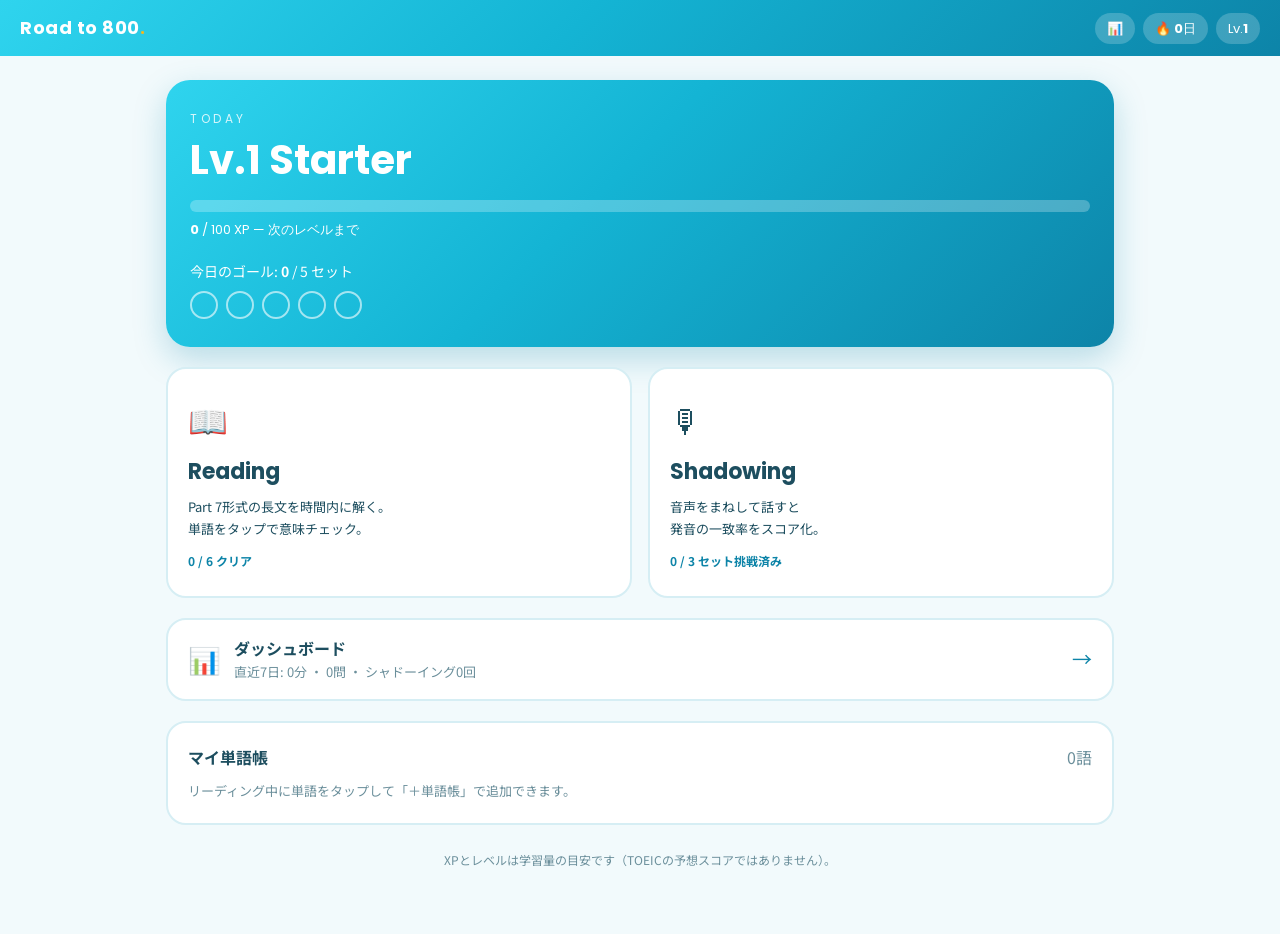
==== study/index.html @ aee30b16 "Add study dashboard with calendar heatmap and daily log Track study time, reading questions, shadowi" ====
<!DOCTYPE html>
<html lang="ja">
<head>
<meta charset="UTF-8">
<meta name="viewport" content="width=device-width, initial-scale=1.0">
<title>Road to 800 | English Study</title>
<meta name="description" content="TOEIC 800点を目指す、リーディングとシャドーイングの学習アプリ。">
<meta name="robots" content="noindex">
<link rel="preconnect" href="https://fonts.googleapis.com">
<link rel="preconnect" href="https://fonts.gstatic.com" crossorigin>
<link href="https://fonts.googleapis.com/css2?family=Poppins:wght@400;500;600;700;800&family=Noto+Sans+JP:wght@400;500;700;900&display=swap" rel="stylesheet">
<link rel="stylesheet" href="style.css">
</head>
<body>

<header class="app-header">
  <button class="logo" type="button" data-go="home">Road to 800<span class="dot">.</span></button>
  <div class="header-stats">
    <button class="chip" type="button" data-go="dashboard" title="ダッシュボード">📊</button>
    <span class="chip" title="連続学習日数">🔥 <b id="streak">0</b>日</span>
    <span class="chip" title="レベル">Lv.<b id="level">1</b></span>
  </div>
</header>

<main>
  <!-- ============ HOME ============ -->
  <section class="view active" id="view-home">
    <div class="hero-card">
      <p class="eyebrow">TODAY</p>
      <h1 id="rankTitle">Starter</h1>
      <div class="xp-bar"><span id="xpFill"></span></div>
      <p class="xp-text"><b id="xpNow">0</b> / <span id="xpNext">100</span> XP — 次のレベルまで</p>

      <div class="goal">
        <p>今日のゴール: <b id="goalCount">0</b> / 5 セット</p>
        <div class="goal-dots" id="goalDots"></div>
      </div>
    </div>

    <div class="mode-grid">
      <button class="mode-card reading" type="button" data-go="reading-list">
        <span class="mode-icon">📖</span>
        <h2>Reading</h2>
        <p>Part 7形式の長文を時間内に解く。<br>単語をタップで意味チェック。</p>
        <span class="mode-meta" id="readingMeta"></span>
      </button>
      <button class="mode-card shadow" type="button" data-go="shadow-list">
        <span class="mode-icon">🎙</span>
        <h2>Shadowing</h2>
        <p>音声をまねして話すと<br>発音の一致率をスコア化。</p>
        <span class="mode-meta" id="shadowMeta"></span>
      </button>
    </div>

    <button class="dash-link" type="button" data-go="dashboard">
      <span class="mode-icon">📊</span>
      <span class="dash-link-body">
        <b>ダッシュボード</b>
        <span class="muted small">直近7日: <span id="weekMini"></span></span>
      </span>
      <span class="dash-arrow">→</span>
    </button>

    <div class="panel">
      <div class="panel-head">
        <h3>マイ単語帳</h3>
        <span class="muted" id="wordCount">0語</span>
      </div>
      <p class="muted small" id="wordEmpty">リーディング中に単語をタップして「＋単語帳」で追加できます。</p>
      <ul class="word-list" id="wordList"></ul>
    </div>

    <p class="footnote">XPとレベルは学習量の目安です（TOEICの予想スコアではありません）。</p>
  </section>

  <!-- ============ READING LIST ============ -->
  <section class="view" id="view-reading-list">
    <button class="back" type="button" data-go="home">← ホーム</button>
    <h2 class="view-title">Reading <span class="muted">/ Part 7</span></h2>
    <p class="lead">目標タイム内に全問正解でボーナスXP。わからない単語はタップ！</p>
    <div class="list" id="passageList"></div>
  </section>

  <!-- ============ READING PLAY ============ -->
  <section class="view" id="view-reading">
    <div class="play-bar">
      <button class="back" type="button" data-go="reading-list">← 一覧</button>
      <div class="timer" id="timer"><span id="timerText">0:00</span> / <span id="timerTarget">2:00</span></div>
    </div>
    <div class="reading-layout">
      <article class="passage">
        <p class="passage-type" id="passageType"></p>
        <div class="passage-text" id="passageText"></div>
      </article>
      <div class="questions">
        <div id="questionList"></div>
        <button class="btn primary wide" type="button" id="submitReading">答え合わせ</button>
        <div class="result-box" id="readingResult" hidden></div>
      </div>
    </div>
  </section>

  <!-- ============ SHADOW LIST ============ -->
  <section class="view" id="view-shadow-list">
    <button class="back" type="button" data-go="home">← ホーム</button>
    <h2 class="view-title">Shadowing</h2>
    <p class="lead">🔊で聞く → 🎙で話す。英文を隠して話すと<b>XP 1.5倍</b>のチャレンジモード！</p>
    <div class="list" id="setList"></div>
    <p class="footnote" id="micNote" hidden>
      ※ このブラウザは音声認識に対応していません。話したあとに自己採点するモードで動きます（ChromeやSafariでは自動採点できます）。
    </p>
  </section>

  <!-- ============ SHADOW PLAY ============ -->
  <section class="view" id="view-shadow">
    <div class="play-bar">
      <button class="back" type="button" data-go="shadow-list">← 一覧</button>
      <span class="progress-label" id="shadowProgress">1 / 8</span>
    </div>
    <div class="steps" id="shadowSteps"></div>

    <div class="shadow-card">
      <div class="sentence" id="sentence"></div>
      <p class="translation" id="translation"></p>

      <div class="controls">
        <button class="btn round" type="button" id="playBtn" aria-label="音声を再生">🔊</button>
        <div class="speed" role="group" aria-label="再生速度">
          <button type="button" data-rate="0.75">0.75x</button>
          <button type="button" data-rate="0.9" class="on">0.9x</button>
          <button type="button" data-rate="1.1">1.1x</button>
        </div>
        <label class="toggle">
          <input type="checkbox" id="blindToggle">
          <span>英文を隠す（XP×1.5）</span>
        </label>
      </div>

      <button class="btn mic" type="button" id="micBtn">🎙 話してみる</button>
      <p class="live" id="liveText"></p>

      <div class="self-rate" id="selfRate" hidden>
        <p>うまく言えた？</p>
        <div>
          <button class="btn" type="button" data-self="40">😵 まだまだ</button>
          <button class="btn" type="button" data-self="70">🙂 だいたい</button>
          <button class="btn" type="button" data-self="95">😎 完璧！</button>
        </div>
      </div>

      <div class="score-box" id="scoreBox" hidden>
        <div class="score-num"><span id="scoreNum">0</span>%</div>
        <div class="stars" id="stars"></div>
        <p class="diff" id="diff"></p>
        <div class="score-actions">
          <button class="btn" type="button" id="retryBtn">もう一回</button>
          <button class="btn primary" type="button" id="nextBtn">次へ →</button>
        </div>
      </div>
    </div>
  </section>

  <!-- ============ DASHBOARD ============ -->
  <section class="view" id="view-dashboard">
    <button class="back" type="button" data-go="home">← ホーム</button>
    <h2 class="view-title">Dashboard</h2>
    <p class="lead" id="weekLine"></p>

    <div class="stat-grid">
      <div class="stat"><span>今の連続日数</span><b><span id="statStreak">0</span><small>日</small></b><em>最長 <span id="statBest">0</span>日</em></div>
      <div class="stat"><span>学習した日</span><b><span id="statDays">0</span><small>日</small></b></div>
      <div class="stat"><span>合計学習時間</span><b id="statTime">0分</b></div>
      <div class="stat"><span>解いた問題</span><b><span id="statQ">0</span><small>問</small></b><em id="statQSub"></em></div>
      <div class="stat"><span>シャドーイング</span><b><span id="statSS">0</span><small>回</small></b></div>
    </div>

    <div class="dash-grid">
    <div class="panel">
      <div class="panel-head cal-head">
        <div class="cal-nav">
          <button type="button" id="calPrev" aria-label="前の月">‹</button>
          <h3 id="calTitle"></h3>
          <button type="button" id="calNext" aria-label="次の月">›</button>
        </div>
        <div class="metric" role="group" aria-label="カレンダーの表示">
          <button type="button" data-metric="time" class="on">時間</button>
          <button type="button" data-metric="count">問題数</button>
        </div>
      </div>
      <div class="cal-week"><span>日</span><span>月</span><span>火</span><span>水</span><span>木</span><span>金</span><span>土</span></div>
      <div class="cal-grid" id="calGrid"></div>
      <div class="cal-foot">
        <span class="muted small" id="calCount"></span>
        <span class="legend">少<i class="lv0"></i><i class="lv1"></i><i class="lv2"></i><i class="lv3"></i><i class="lv4"></i>多</span>
      </div>
      <div class="day-detail" id="dayDetail"></div>
    </div>

    <div class="panel">
      <div class="panel-head">
        <h3>直近14日の学習時間</h3>
        <span class="muted small">分</span>
      </div>
      <div class="bar-chart" id="barChart"></div>
    </div>
    </div>

    <p class="footnote">学習時間は、リーディング・シャドーイング画面で操作している間だけ数えています（90秒操作がないと止まります）。</p>
  </section>

  <!-- ============ SUMMARY ============ -->
  <section class="view" id="view-summary">
    <div class="summary-card">
      <p class="eyebrow">NICE WORK</p>
      <h2 id="summaryTitle">セット完了！</h2>
      <p class="summary-xp">+<span id="summaryXp">0</span> XP</p>
      <p id="summaryText"></p>
      <div class="score-actions">
        <button class="btn" type="button" id="summaryAgain">もう一度</button>
        <button class="btn primary" type="button" data-go="home">ホームへ</button>
      </div>
    </div>
  </section>
</main>

<!-- word popover -->
<div class="popover" id="popover" hidden>
  <p class="pop-word" id="popWord"></p>
  <p class="pop-ja" id="popJa"></p>
  <div class="pop-actions">
    <button type="button" id="popSpeak">🔊</button>
    <button type="button" id="popSave">＋単語帳</button>
  </div>
</div>

<div class="toast" id="toast"></div>

<script src="data.js"></script>
<script src="app.js"></script>
</body>
</html>
---- study/style.css ----
/* ============ base ============ */
:root {
  --cyan-light: #2fd4ee;
  --cyan: #14b4d4;
  --cyan-deep: #0d84a8;
  --teal-dark: #1d4e5f;
  --yellow: #f5b81c;
  --white: #ffffff;
  --bg: #f2fafc;
  --line: #d6eef4;
  --ok: #1fa971;
  --ng: #e2574c;
  --grad: linear-gradient(135deg, #2fd4ee 0%, #14b4d4 45%, #0d84a8 100%);
  --font-en: "Poppins", sans-serif;
  --font-ja: "Noto Sans JP", sans-serif;
}

* { margin: 0; padding: 0; box-sizing: border-box; }

body {
  font-family: var(--font-ja);
  color: var(--teal-dark);
  background: var(--bg);
  line-height: 1.8;
  -webkit-font-smoothing: antialiased;
}

[hidden] { display: none !important; }
button { font: inherit; color: inherit; cursor: pointer; border: none; background: none; }
.dot { color: var(--yellow); }
.muted { color: #6b8f9b; font-weight: 400; }
.small { font-size: 13px; }

/* ============ header ============ */
.app-header {
  position: sticky;
  top: 0;
  z-index: 50;
  display: flex;
  justify-content: space-between;
  align-items: center;
  padding: 12px 20px;
  background: var(--grad);
  color: var(--white);
}
.logo {
  font-family: var(--font-en);
  font-weight: 700;
  font-size: 18px;
  color: var(--white);
  letter-spacing: .03em;
}
.header-stats { display: flex; gap: 8px; }
.chip {
  font-family: var(--font-en);
  font-size: 13px;
  background: rgba(255,255,255,.2);
  padding: 4px 12px;
  border-radius: 99px;
}

main { max-width: 980px; margin: 0 auto; padding: 24px 16px 64px; }

.view { display: none; animation: fadeIn .35s ease; }
.view.active { display: block; }
@keyframes fadeIn { from { opacity: 0; transform: translateY(8px); } to { opacity: 1; transform: none; } }

.eyebrow {
  font-family: var(--font-en);
  font-size: 12px;
  letter-spacing: .3em;
  color: var(--cyan-deep);
}
.view-title { font-family: var(--font-en); font-size: 28px; margin-top: 8px; }
.lead { margin: 4px 0 20px; font-size: 14px; }
.footnote { margin-top: 24px; font-size: 12px; color: #6b8f9b; text-align: center; }
.back { font-size: 14px; color: var(--cyan-deep); font-weight: 500; }

/* ============ buttons ============ */
.btn {
  display: inline-flex;
  align-items: center;
  justify-content: center;
  gap: 6px;
  padding: 10px 20px;
  border-radius: 99px;
  border: 2px solid var(--cyan);
  color: var(--cyan-deep);
  background: var(--white);
  font-weight: 700;
  font-size: 15px;
  transition: transform .15s, background .2s;
}
.btn:hover { transform: translateY(-1px); }
.btn:active { transform: scale(.97); }
.btn.primary { background: var(--cyan); color: var(--white); }
.btn.wide { width: 100%; margin-top: 16px; padding: 14px; }
.btn:disabled { opacity: .5; cursor: default; transform: none; }

/* ============ home ============ */
.hero-card {
  background: var(--grad);
  color: var(--white);
  border-radius: 24px;
  padding: 28px 24px;
  box-shadow: 0 12px 32px rgba(13,132,168,.25);
}
.hero-card .eyebrow { color: rgba(255,255,255,.8); }
.hero-card h1 { font-family: var(--font-en); font-size: clamp(28px, 6vw, 40px); line-height: 1.3; margin: 4px 0 14px; }
.xp-bar { height: 12px; background: rgba(255,255,255,.25); border-radius: 99px; overflow: hidden; }
.xp-bar span { display: block; height: 100%; width: 0; background: var(--yellow); border-radius: 99px; transition: width .6s ease; }
.xp-text { font-size: 13px; margin-top: 6px; font-family: var(--font-en); }
.goal { margin-top: 18px; font-size: 14px; }
.goal-dots { display: flex; gap: 8px; margin-top: 6px; }
.goal-dots span {
  width: 28px; height: 28px;
  border-radius: 50%;
  border: 2px solid rgba(255,255,255,.6);
  display: grid; place-items: center;
  font-size: 14px;
}
.goal-dots span.done { background: var(--yellow); border-color: var(--yellow); }

.mode-grid { display: grid; grid-template-columns: 1fr 1fr; gap: 16px; margin: 20px 0; }
.mode-card {
  text-align: left;
  background: var(--white);
  border-radius: 20px;
  padding: 22px 20px;
  border: 2px solid var(--line);
  transition: transform .2s, box-shadow .2s, border-color .2s;
}
.mode-card:hover { transform: translateY(-3px); box-shadow: 0 10px 24px rgba(13,132,168,.15); border-color: var(--cyan); }
.mode-icon { font-size: 32px; }
.mode-card h2 { font-family: var(--font-en); font-size: 22px; margin: 4px 0; }
.mode-card p { font-size: 13px; line-height: 1.7; }
.mode-meta { display: inline-block; margin-top: 10px; font-size: 12px; color: var(--cyan-deep); font-weight: 700; }

.panel { background: var(--white); border-radius: 20px; padding: 20px; border: 2px solid var(--line); }
.panel-head { display: flex; justify-content: space-between; align-items: baseline; margin-bottom: 8px; }
.panel h3 { font-size: 16px; }
.word-list { list-style: none; display: flex; flex-wrap: wrap; gap: 8px; }
.word-list li {
  display: inline-flex; align-items: center; gap: 6px;
  background: var(--bg);
  border-radius: 99px;
  padding: 4px 6px 4px 14px;
  font-size: 14px;
}
.word-list b { font-family: var(--font-en); font-weight: 600; }
.word-list button { width: 26px; height: 26px; border-radius: 50%; font-size: 13px; }
.word-list button:hover { background: var(--line); }

/* ============ lists ============ */
.list { display: grid; gap: 12px; }
.list-item {
  display: flex; align-items: center; gap: 16px;
  width: 100%;
  text-align: left;
  background: var(--white);
  border: 2px solid var(--line);
  border-radius: 16px;
  padding: 16px 18px;
  transition: border-color .2s, transform .2s;
}
.list-item:hover { border-color: var(--cyan); transform: translateX(3px); }
.list-num {
  flex: none;
  width: 44px; height: 44px;
  border-radius: 12px;
  background: var(--grad);
  color: var(--white);
  display: grid; place-items: center;
  font-family: var(--font-en); font-weight: 700;
}
.list-body { flex: 1; min-width: 0; }
.list-body h3 { font-family: var(--font-en); font-size: 16px; }
.list-body p { font-size: 12px; color: #6b8f9b; }
.list-best { font-size: 18px; letter-spacing: 2px; flex: none; }

/* ============ reading ============ */
.play-bar { display: flex; justify-content: space-between; align-items: center; margin-bottom: 16px; }
.timer {
  font-family: var(--font-en);
  font-weight: 600;
  background: var(--white);
  border: 2px solid var(--line);
  border-radius: 99px;
  padding: 4px 14px;
  font-size: 14px;
}
.timer.over { border-color: var(--ng); color: var(--ng); }
.reading-layout { display: grid; grid-template-columns: 1.1fr 1fr; gap: 20px; align-items: start; }
.passage {
  background: var(--white);
  border-radius: 20px;
  padding: 22px;
  border: 2px solid var(--line);
  position: sticky; top: 72px;
  max-height: calc(100vh - 96px);
  overflow-y: auto;
}
.passage-type { font-family: var(--font-en); font-size: 12px; letter-spacing: .2em; color: var(--cyan-deep); margin-bottom: 8px; }
.passage-text { font-family: var(--font-en); font-size: 15px; line-height: 1.85; white-space: pre-wrap; }
.gloss {
  border-bottom: 2px dotted var(--cyan);
  cursor: pointer;
  border-radius: 3px;
}
.gloss:hover, .gloss.active { background: rgba(47,212,238,.18); }

.q-card { background: var(--white); border-radius: 16px; padding: 18px; border: 2px solid var(--line); margin-bottom: 12px; }
.q-card h4 { font-family: var(--font-en); font-size: 15px; font-weight: 600; margin-bottom: 10px; line-height: 1.6; }
.choice {
  display: flex; gap: 10px; align-items: flex-start;
  width: 100%;
  text-align: left;
  font-family: var(--font-en);
  font-size: 14px;
  padding: 8px 12px;
  border-radius: 10px;
  border: 2px solid transparent;
  margin-top: 4px;
  line-height: 1.5;
}
.choice:hover { background: var(--bg); }
.choice .mark {
  flex: none;
  width: 24px; height: 24px;
  border-radius: 50%;
  border: 2px solid var(--line);
  display: grid; place-items: center;
  font-size: 12px; font-weight: 700;
}
.choice.picked { border-color: var(--cyan); background: rgba(47,212,238,.08); }
.choice.picked .mark { background: var(--cyan); border-color: var(--cyan); color: var(--white); }
.choice.correct { border-color: var(--ok); background: rgba(31,169,113,.1); }
.choice.correct .mark { background: var(--ok); border-color: var(--ok); color: var(--white); }
.choice.wrong { border-color: var(--ng); background: rgba(226,87,76,.08); }
.choice.wrong .mark { background: var(--ng); border-color: var(--ng); color: var(--white); }
.explain { font-size: 13px; margin-top: 10px; padding: 10px 12px; background: var(--bg); border-radius: 10px; }
.result-box {
  margin-top: 16px;
  background: var(--white);
  border-radius: 16px;
  padding: 18px;
  border: 2px solid var(--yellow);
  text-align: center;
}
.result-box .big { font-family: var(--font-en); font-size: 32px; font-weight: 800; }
.result-box .actions { display: flex; gap: 8px; justify-content: center; margin-top: 12px; flex-wrap: wrap; }

/* ============ shadowing ============ */
.progress-label { font-family: var(--font-en); font-weight: 600; font-size: 14px; }
.steps { display: flex; gap: 4px; margin-bottom: 16px; }
.steps span { flex: 1; height: 6px; border-radius: 99px; background: var(--line); transition: background .3s; }
.steps span.done { background: var(--cyan); }
.steps span.now { background: var(--yellow); }

.shadow-card {
  background: var(--white);
  border-radius: 24px;
  padding: 28px 22px;
  border: 2px solid var(--line);
  text-align: center;
}
.sentence {
  font-family: var(--font-en);
  font-size: clamp(20px, 4vw, 26px);
  font-weight: 600;
  line-height: 1.5;
  min-height: 2.6em;
  transition: filter .3s;
}
.sentence .w { transition: color .15s, background .15s; border-radius: 4px; padding: 0 1px; }
.sentence .w.speaking { background: var(--yellow); color: var(--white); }
.sentence.blind { filter: blur(9px); user-select: none; }
.translation { font-size: 14px; color: #6b8f9b; margin-top: 6px; }

.controls { display: flex; flex-wrap: wrap; align-items: center; justify-content: center; gap: 12px; margin: 22px 0 18px; }
.btn.round { width: 56px; height: 56px; padding: 0; font-size: 22px; border-radius: 50%; }
.speed { display: inline-flex; border: 2px solid var(--line); border-radius: 99px; overflow: hidden; }
.speed button { padding: 6px 12px; font-family: var(--font-en); font-size: 13px; }
.speed button.on { background: var(--cyan); color: var(--white); }
.toggle { display: inline-flex; align-items: center; gap: 6px; font-size: 13px; cursor: pointer; }
.toggle input { accent-color: var(--cyan); width: 18px; height: 18px; }

.btn.mic {
  font-size: 17px;
  padding: 14px 32px;
  background: var(--grad);
  color: var(--white);
  border: none;
  box-shadow: 0 8px 20px rgba(13,132,168,.3);
}
.btn.mic.recording { background: var(--ng); animation: pulse 1.2s infinite; }
@keyframes pulse {
  0% { box-shadow: 0 0 0 0 rgba(226,87,76,.5); }
  100% { box-shadow: 0 0 0 18px rgba(226,87,76,0); }
}
.live { min-height: 1.8em; margin-top: 12px; font-family: var(--font-en); color: #6b8f9b; font-size: 14px; }

.self-rate { margin-top: 12px; }
.self-rate div { display: flex; gap: 8px; justify-content: center; flex-wrap: wrap; margin-top: 8px; }

.score-box { margin-top: 18px; border-top: 2px dashed var(--line); padding-top: 18px; animation: fadeIn .35s ease; }
.score-num { font-family: var(--font-en); font-size: 48px; font-weight: 800; color: var(--cyan-deep); line-height: 1.1; }
.stars { font-size: 26px; letter-spacing: 4px; margin: 4px 0 10px; }
.diff { font-family: var(--font-en); font-size: 16px; line-height: 1.9; }
.diff .hit { color: var(--ok); font-weight: 600; }
.diff .miss { color: var(--ng); text-decoration: underline wavy; text-underline-offset: 4px; }
.score-actions { display: flex; gap: 10px; justify-content: center; margin-top: 16px; flex-wrap: wrap; }

/* ============ summary ============ */
.summary-card {
  max-width: 480px;
  margin: 40px auto;
  background: var(--white);
  border-radius: 24px;
  padding: 36px 24px;
  text-align: center;
  border: 2px solid var(--line);
}
.summary-card h2 { font-size: 26px; margin: 6px 0; }
.summary-xp { font-family: var(--font-en); font-size: 44px; font-weight: 800; color: var(--yellow); }

/* ============ popover & toast ============ */
.popover {
  position: absolute;
  z-index: 80;
  background: var(--teal-dark);
  color: var(--white);
  border-radius: 14px;
  padding: 12px 14px;
  min-width: 170px;
  box-shadow: 0 10px 28px rgba(0,0,0,.2);
}
.pop-word { font-family: var(--font-en); font-weight: 700; }
.pop-ja { font-size: 14px; }
.pop-actions { display: flex; gap: 6px; margin-top: 8px; }
.pop-actions button { background: rgba(255,255,255,.15); color: var(--white); border-radius: 99px; padding: 4px 12px; font-size: 13px; }
.pop-actions button:hover { background: rgba(255,255,255,.28); }

.toast {
  position: fixed;
  left: 50%; bottom: 32px;
  transform: translate(-50%, 40px);
  background: var(--yellow);
  color: var(--teal-dark);
  font-weight: 700;
  font-family: var(--font-en);
  padding: 10px 22px;
  border-radius: 99px;
  box-shadow: 0 10px 24px rgba(245,184,28,.4);
  opacity: 0;
  pointer-events: none;
  transition: opacity .3s, transform .3s;
  z-index: 90;
}
.toast.show { opacity: 1; transform: translate(-50%, 0); }

/* ============ responsive ============ */
@media (max-width: 720px) {
  .mode-grid { grid-template-columns: 1fr; }
  .reading-layout { grid-template-columns: 1fr; }
  .passage { position: static; max-height: none; }
}

/* ============ dashboard ============ */
:root {
  --heat0: #e8f4f7;
  --heat1: #b9e9f4;
  --heat2: #5fcde6;
  --heat3: #0e8bab;
  --heat4: #0b6b88;
}
.header-stats button.chip { color: var(--white); }

.dash-link {
  display: flex; align-items: center; gap: 14px;
  width: 100%;
  text-align: left;
  background: var(--white);
  border: 2px solid var(--line);
  border-radius: 20px;
  padding: 16px 20px;
  margin-bottom: 20px;
  transition: border-color .2s, transform .2s;
}
.dash-link:hover { border-color: var(--cyan); transform: translateY(-2px); }
.dash-link .mode-icon { font-size: 26px; }
.dash-link-body { flex: 1; display: flex; flex-direction: column; line-height: 1.6; }
.dash-arrow { font-size: 20px; color: var(--cyan-deep); }

#weekLine b { font-family: var(--font-en); font-size: 16px; }
#weekLine .up { color: var(--ok); margin-left: 4px; }
#weekLine .down { color: #6b8f9b; margin-left: 4px; }

.stat-grid { display: grid; grid-template-columns: repeat(5, 1fr); gap: 12px; margin-bottom: 20px; }
.stat {
  background: var(--white);
  border: 2px solid var(--line);
  border-radius: 16px;
  padding: 14px 16px;
  display: flex; flex-direction: column;
}
.stat:first-child { background: var(--grad); border-color: transparent; color: var(--white); }
.stat > span { font-size: 12px; }
.stat b { font-family: var(--font-en); font-size: clamp(20px, 2.6vw, 28px); line-height: 1.3; white-space: nowrap; }
.stat b small { font-size: 13px; margin-left: 2px; font-family: var(--font-ja); }
.stat em { font-style: normal; font-size: 12px; opacity: .8; }

.dash-grid { display: grid; grid-template-columns: 1fr; gap: 20px; align-items: start; }
@media (min-width: 860px) { .dash-grid { grid-template-columns: 1.1fr 1fr; } }
.cal-head { align-items: center; flex-wrap: wrap; gap: 8px; }
.cal-nav { display: flex; align-items: center; gap: 8px; }
.cal-nav h3 { font-family: var(--font-en); min-width: 7.5em; text-align: center; }
.cal-nav button { width: 32px; height: 32px; border-radius: 50%; font-size: 20px; line-height: 1; color: var(--cyan-deep); }
.cal-nav button:hover:not(:disabled) { background: var(--bg); }
.cal-nav button:disabled { opacity: .3; cursor: default; }
.metric { display: inline-flex; border: 2px solid var(--line); border-radius: 99px; overflow: hidden; }
.metric button { padding: 4px 14px; font-size: 13px; }
.metric button.on { background: var(--cyan); color: var(--white); }

.cal-week, .cal-grid { display: grid; grid-template-columns: repeat(7, 1fr); gap: 4px; }
.cal-week { margin: 8px 0 4px; text-align: center; font-size: 12px; color: #6b8f9b; }
.cal-day {
  aspect-ratio: 1;
  border-radius: 10px;
  display: flex; flex-direction: column; align-items: center; justify-content: center;
  line-height: 1.2;
  border: 2px solid transparent;
  transition: transform .15s;
}
.cal-day:hover:not(:disabled) { transform: scale(1.06); }
.cal-day:disabled { opacity: .35; cursor: default; }
.cal-n { font-family: var(--font-en); font-size: 13px; font-weight: 600; }
.cal-v { font-family: var(--font-en); font-size: 10px; min-height: 1.2em; }
.cal-day.today { border-color: var(--yellow); }
.cal-day.sel { box-shadow: 0 0 0 2px var(--teal-dark); }
.lv0 { background: var(--heat0); }
.lv1 { background: var(--heat1); }
.lv2 { background: var(--heat2); }
.lv3 { background: var(--heat3); color: var(--white); }
.lv4 { background: var(--heat4); color: var(--white); }

.cal-foot { display: flex; justify-content: space-between; align-items: center; margin-top: 10px; flex-wrap: wrap; gap: 6px; }
.legend { display: inline-flex; align-items: center; gap: 3px; font-size: 11px; color: #6b8f9b; }
.legend i { width: 12px; height: 12px; border-radius: 3px; display: inline-block; }

.day-detail { margin-top: 14px; padding-top: 14px; border-top: 2px dashed var(--line); }
.dd-date { font-weight: 700; margin-bottom: 8px; }
.dd-grid { display: grid; grid-template-columns: repeat(4, 1fr); gap: 8px; }
.dd-grid div { background: var(--bg); border-radius: 12px; padding: 8px 10px; display: flex; flex-direction: column; }
.dd-grid span { font-size: 11px; color: #6b8f9b; }
.dd-grid b { font-family: var(--font-en); font-size: 18px; }
.dd-grid small { font-size: 11px; }

.bar-chart { position: relative; }
.bar-chart svg { display: block; touch-action: pan-y; }
.bar-chart .grid { stroke: var(--line); stroke-width: 1; }
.bar-chart .axis { fill: #6b8f9b; font-size: 11px; font-family: var(--font-en); }
.bar-chart .bar { fill: var(--heat3); }
.bar-chart .bar.now { fill: var(--heat4); }
.bar-chart .hit { fill: transparent; cursor: pointer; }
.bar-chart .hit:hover { fill: rgba(47,212,238,.08); }
.bar-chart .tip {
  position: absolute; top: 0;
  background: var(--teal-dark); color: var(--white);
  font-size: 12px; line-height: 1.5;
  padding: 6px 10px; border-radius: 8px;
  pointer-events: none; white-space: nowrap;
}

@media (max-width: 720px) {
  .stat-grid { grid-template-columns: repeat(2, 1fr); }
  .stat:first-child { grid-column: span 2; }
  .dd-grid { grid-template-columns: repeat(2, 1fr); }
}
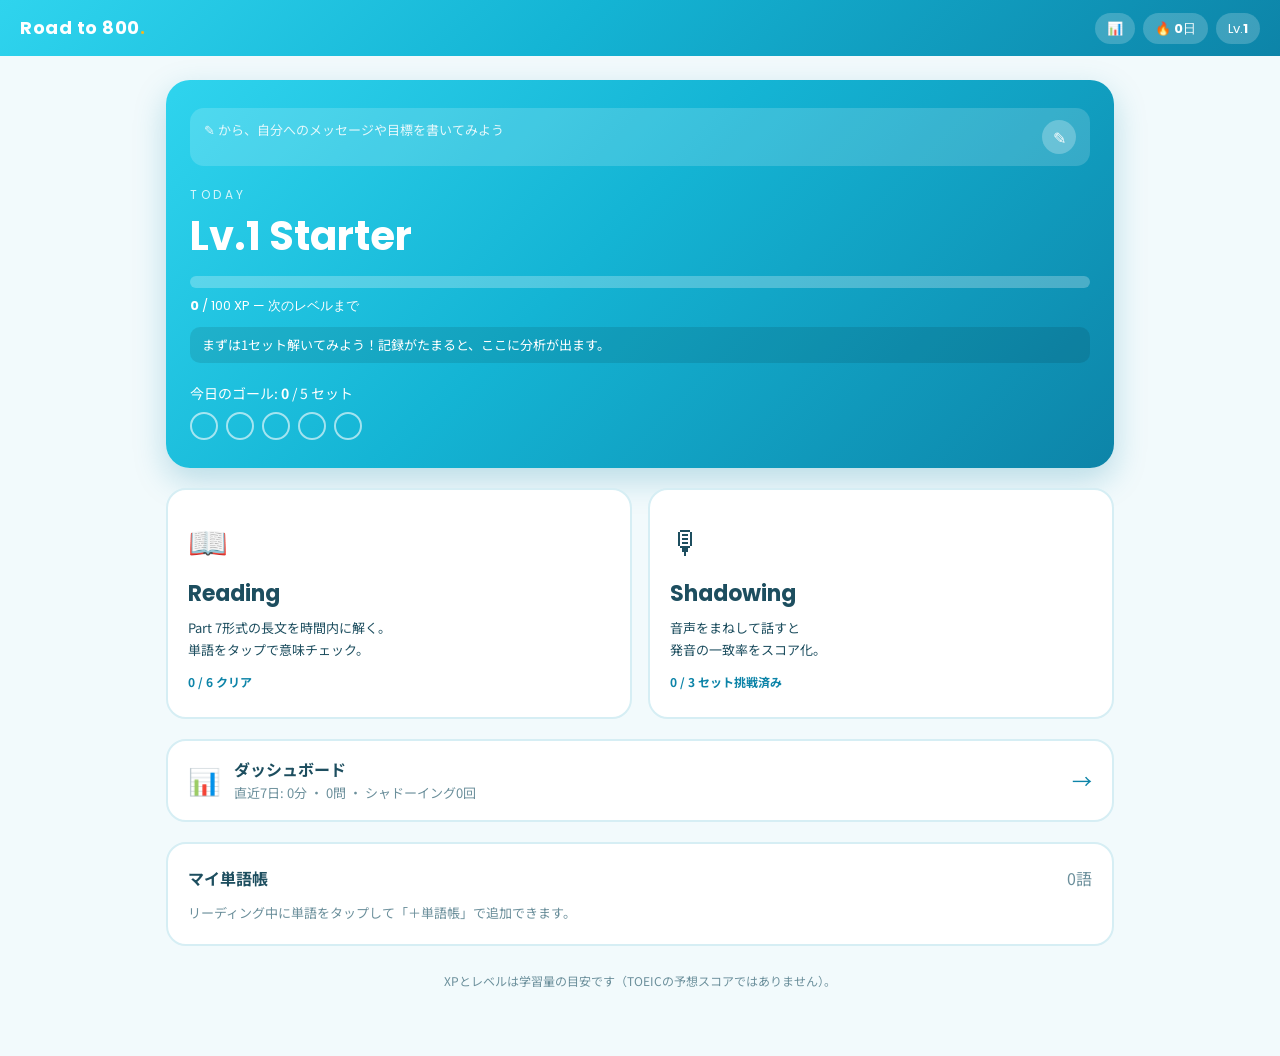
==== commit e42928e5: "Add study analysis, goal message and daily memo - Analysis panel: auto-generated insights from the s" ====
--- a/study/index.html
+++ b/study/index.html
@@ -26,10 +26,31 @@
   <!-- ============ HOME ============ -->
   <section class="view active" id="view-home">
     <div class="hero-card">
+      <div class="my-goal">
+        <div class="my-goal-body" id="goalView">
+          <p class="goal-msg" id="goalMsg"></p>
+          <p class="countdown" id="countdown"></p>
+        </div>
+        <button type="button" class="goal-edit" id="goalEdit" aria-label="目標メッセージを編集">✎</button>
+      </div>
+      <form class="goal-form" id="goalForm" hidden>
+        <label>自分へのメッセージ
+          <input type="text" id="goalText" maxlength="60" placeholder="例：12月の試験で800点を取る！">
+        </label>
+        <label>試験日（任意）
+          <input type="date" id="goalExam">
+        </label>
+        <div class="goal-form-actions">
+          <button type="button" class="btn" id="goalCancel">キャンセル</button>
+          <button type="submit" class="btn primary">保存</button>
+        </div>
+      </form>
+
       <p class="eyebrow">TODAY</p>
       <h1 id="rankTitle">Starter</h1>
       <div class="xp-bar"><span id="xpFill"></span></div>
       <p class="xp-text"><b id="xpNow">0</b> / <span id="xpNext">100</span> XP — 次のレベルまで</p>
+      <p class="cheer" id="cheer"></p>
 
       <div class="goal">
         <p>今日のゴール: <b id="goalCount">0</b> / 5 セット</p>
@@ -174,6 +195,29 @@
       <div class="stat"><span>シャドーイング</span><b><span id="statSS">0</span><small>回</small></b></div>
     </div>
 
+    <div class="panel analysis">
+      <div class="panel-head"><h3>分析</h3><span class="muted small">学習記録から自動で作成</span></div>
+      <ul class="insights" id="insights"></ul>
+      <div class="ana-grid">
+        <div class="ana-box">
+          <h4>曜日別の平均学習時間<span class="muted">（直近8週）</span></h4>
+          <div class="meters" id="weekdayBars"></div>
+        </div>
+        <div class="ana-box">
+          <h4>リーディング：形式別の正答率</h4>
+          <div class="meters" id="typeBars"></div>
+        </div>
+        <div class="ana-box">
+          <h4>シャドーイング：パート別の平均一致率</h4>
+          <div class="meters" id="partBars"></div>
+        </div>
+        <div class="ana-box">
+          <h4>言えなかった回数が多い単語</h4>
+          <ol class="missed" id="missedList"></ol>
+        </div>
+      </div>
+    </div>
+
     <div class="dash-grid">
     <div class="panel">
       <div class="panel-head cal-head">
--- a/study/style.css
+++ b/study/style.css
@@ -477,3 +477,108 @@
   .stat:first-child { grid-column: span 2; }
   .dd-grid { grid-template-columns: repeat(2, 1fr); }
 }
+
+/* ============ goal message ============ */
+.my-goal {
+  display: flex; align-items: flex-start; gap: 10px;
+  background: rgba(255,255,255,.16);
+  border-radius: 14px;
+  padding: 12px 14px;
+  margin-bottom: 18px;
+}
+.my-goal-body { flex: 1; min-width: 0; }
+.goal-msg { font-weight: 700; font-size: 16px; line-height: 1.6; word-break: break-word; }
+.goal-msg.placeholder { font-weight: 400; font-size: 13px; opacity: .85; }
+.countdown {
+  display: inline-block;
+  margin-top: 6px;
+  background: var(--yellow);
+  color: var(--teal-dark);
+  font-weight: 700;
+  font-size: 13px;
+  border-radius: 99px;
+  padding: 2px 12px;
+}
+.goal-edit {
+  flex: none;
+  width: 34px; height: 34px;
+  border-radius: 50%;
+  background: rgba(255,255,255,.25);
+  color: var(--white);
+  font-size: 16px;
+}
+.goal-edit:hover { background: rgba(255,255,255,.4); }
+.goal-form {
+  background: var(--white);
+  color: var(--teal-dark);
+  border-radius: 14px;
+  padding: 14px;
+  margin-bottom: 18px;
+  display: grid; gap: 10px;
+}
+.goal-form label { display: grid; gap: 4px; font-size: 12px; font-weight: 700; }
+.goal-form input {
+  font: inherit; font-weight: 400; font-size: 15px;
+  padding: 8px 12px;
+  border: 2px solid var(--line);
+  border-radius: 10px;
+  color: var(--teal-dark);
+}
+.goal-form input:focus { outline: none; border-color: var(--cyan); }
+.goal-form-actions { display: flex; gap: 8px; justify-content: flex-end; }
+.cheer { margin-top: 10px; font-size: 13px; background: rgba(0,0,0,.1); border-radius: 10px; padding: 6px 12px; }
+
+/* ============ analysis ============ */
+.panel.analysis { margin-bottom: 20px; }
+.insights { list-style: none; display: grid; gap: 8px; margin-bottom: 16px; }
+.insights li {
+  display: flex; gap: 10px; align-items: flex-start;
+  background: var(--bg);
+  border-left: 4px solid var(--cyan);
+  border-radius: 10px;
+  padding: 10px 12px;
+  font-size: 14px; line-height: 1.7;
+}
+.insights li > span { font-size: 18px; line-height: 1.4; }
+.ana-grid { display: grid; grid-template-columns: repeat(2, 1fr); gap: 14px; }
+.ana-box { border: 2px solid var(--line); border-radius: 14px; padding: 14px; }
+.ana-box h4 { font-size: 13px; margin-bottom: 10px; }
+.ana-box h4 .muted { font-size: 11px; margin-left: 4px; }
+.meters { display: grid; gap: 6px; }
+.meter { display: grid; grid-template-columns: 6.5em 1fr 4.5em; align-items: center; gap: 8px; font-size: 12px; }
+.m-label { font-family: var(--font-en); white-space: nowrap; overflow: hidden; text-overflow: ellipsis; }
+.m-track { height: 10px; background: var(--heat0); border-radius: 99px; overflow: hidden; }
+.m-fill { display: block; height: 100%; background: var(--heat3); border-radius: 99px; }
+.m-val { font-family: var(--font-en); font-weight: 600; text-align: right; line-height: 1.3; }
+.m-val small { display: block; font-weight: 400; font-size: 10px; color: #6b8f9b; }
+.missed { list-style: none; display: grid; gap: 6px; counter-reset: rank; }
+.missed li { display: flex; align-items: center; gap: 8px; font-size: 14px; }
+.missed li b { font-family: var(--font-en); flex: 1; }
+.missed li button { width: 28px; height: 28px; border-radius: 50%; background: var(--bg); font-size: 13px; }
+.missed li.empty { display: block; }
+
+/* ============ memo ============ */
+.cal-day { position: relative; }
+.cal-day.has-memo::after {
+  content: "";
+  position: absolute; top: 4px; right: 4px;
+  width: 6px; height: 6px;
+  border-radius: 50%;
+  background: var(--yellow);
+}
+.memo { display: grid; gap: 4px; margin-top: 12px; font-size: 13px; font-weight: 700; }
+.memo textarea {
+  font: inherit; font-weight: 400; font-size: 14px;
+  padding: 8px 12px;
+  border: 2px solid var(--line);
+  border-radius: 10px;
+  resize: vertical;
+  color: var(--teal-dark);
+}
+.memo textarea:focus { outline: none; border-color: var(--cyan); }
+.memo-actions { display: flex; justify-content: space-between; align-items: center; margin-top: 8px; }
+.memo-actions .btn { padding: 6px 16px; font-size: 13px; }
+
+@media (max-width: 720px) {
+  .ana-grid { grid-template-columns: 1fr; }
+}
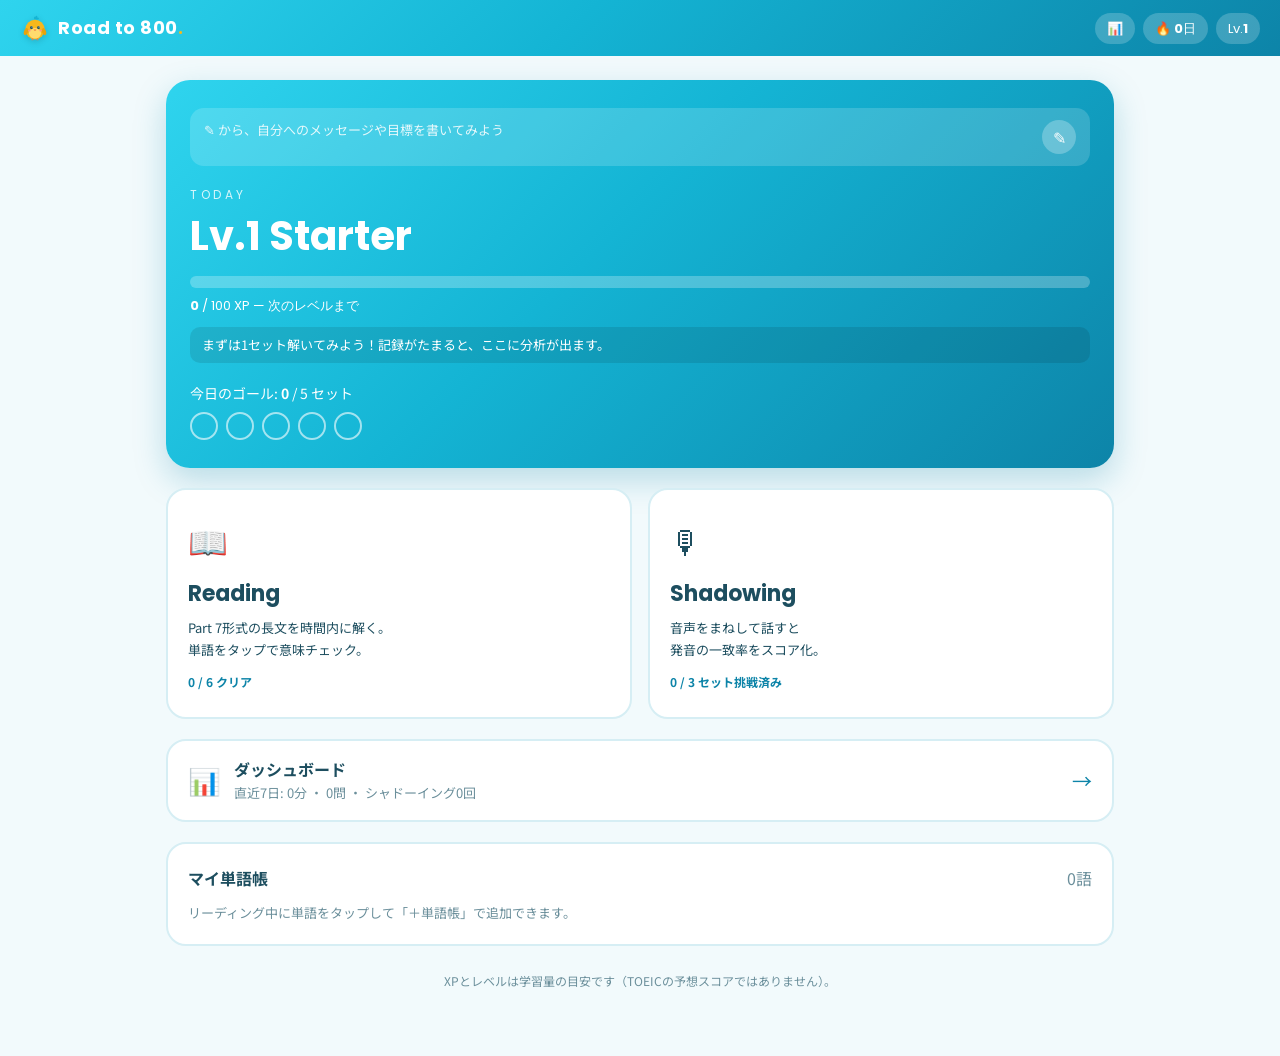
==== commit 64757c1c: "Add parakeet mascot favicon and home screen icons Favicon (SVG), apple-touch and PWA icons, web mani" ====
--- a/study/index.html
+++ b/study/index.html
@@ -6,6 +6,12 @@
 <title>Road to 800 | English Study</title>
 <meta name="description" content="TOEIC 800点を目指す、リーディングとシャドーイングの学習アプリ。">
 <meta name="robots" content="noindex">
+<meta name="theme-color" content="#14b4d4">
+<link rel="icon" href="icons/favicon.svg" type="image/svg+xml">
+<link rel="icon" href="icons/icon-192.png" type="image/png" sizes="192x192">
+<link rel="apple-touch-icon" href="icons/icon-180.png">
+<meta name="apple-mobile-web-app-title" content="Road to 800">
+<link rel="manifest" href="manifest.webmanifest">
 <link rel="preconnect" href="https://fonts.googleapis.com">
 <link rel="preconnect" href="https://fonts.gstatic.com" crossorigin>
 <link href="https://fonts.googleapis.com/css2?family=Poppins:wght@400;500;600;700;800&family=Noto+Sans+JP:wght@400;500;700;900&display=swap" rel="stylesheet">
@@ -14,7 +20,7 @@
 <body>
 
 <header class="app-header">
-  <button class="logo" type="button" data-go="home">Road to 800<span class="dot">.</span></button>
+  <button class="logo" type="button" data-go="home"><img src="icons/mascot.svg" alt="" class="logo-bird"><span>Road to 800<span class="dot">.</span></span></button>
   <div class="header-stats">
     <button class="chip" type="button" data-go="dashboard" title="ダッシュボード">📊</button>
     <span class="chip" title="連続学習日数">🔥 <b id="streak">0</b>日</span>
@@ -255,6 +261,7 @@
   <!-- ============ SUMMARY ============ -->
   <section class="view" id="view-summary">
     <div class="summary-card">
+      <img src="icons/mascot.svg" alt="" class="summary-bird">
       <p class="eyebrow">NICE WORK</p>
       <h2 id="summaryTitle">セット完了！</h2>
       <p class="summary-xp">+<span id="summaryXp">0</span> XP</p>
--- a/study/style.css
+++ b/study/style.css
@@ -582,3 +582,24 @@
 @media (max-width: 720px) {
   .ana-grid { grid-template-columns: 1fr; }
 }
+
+/* ============ mascot ============ */
+.logo { display: inline-flex; align-items: center; gap: 8px; }
+.logo-bird {
+  width: 30px; height: 30px;
+  filter: drop-shadow(0 2px 3px rgba(0,0,0,.15));
+  transform-origin: 50% 90%;
+}
+.logo:hover .logo-bird { animation: hop .6s ease; }
+.summary-bird {
+  width: 110px; height: 110px;
+  margin: -8px auto 4px;
+  display: block;
+  transform-origin: 50% 90%;
+  animation: hop 1s ease .2s 2;
+}
+@keyframes hop {
+  0%, 100% { transform: translateY(0) rotate(0); }
+  30% { transform: translateY(-8px) rotate(-6deg); }
+  60% { transform: translateY(0) rotate(4deg); }
+}
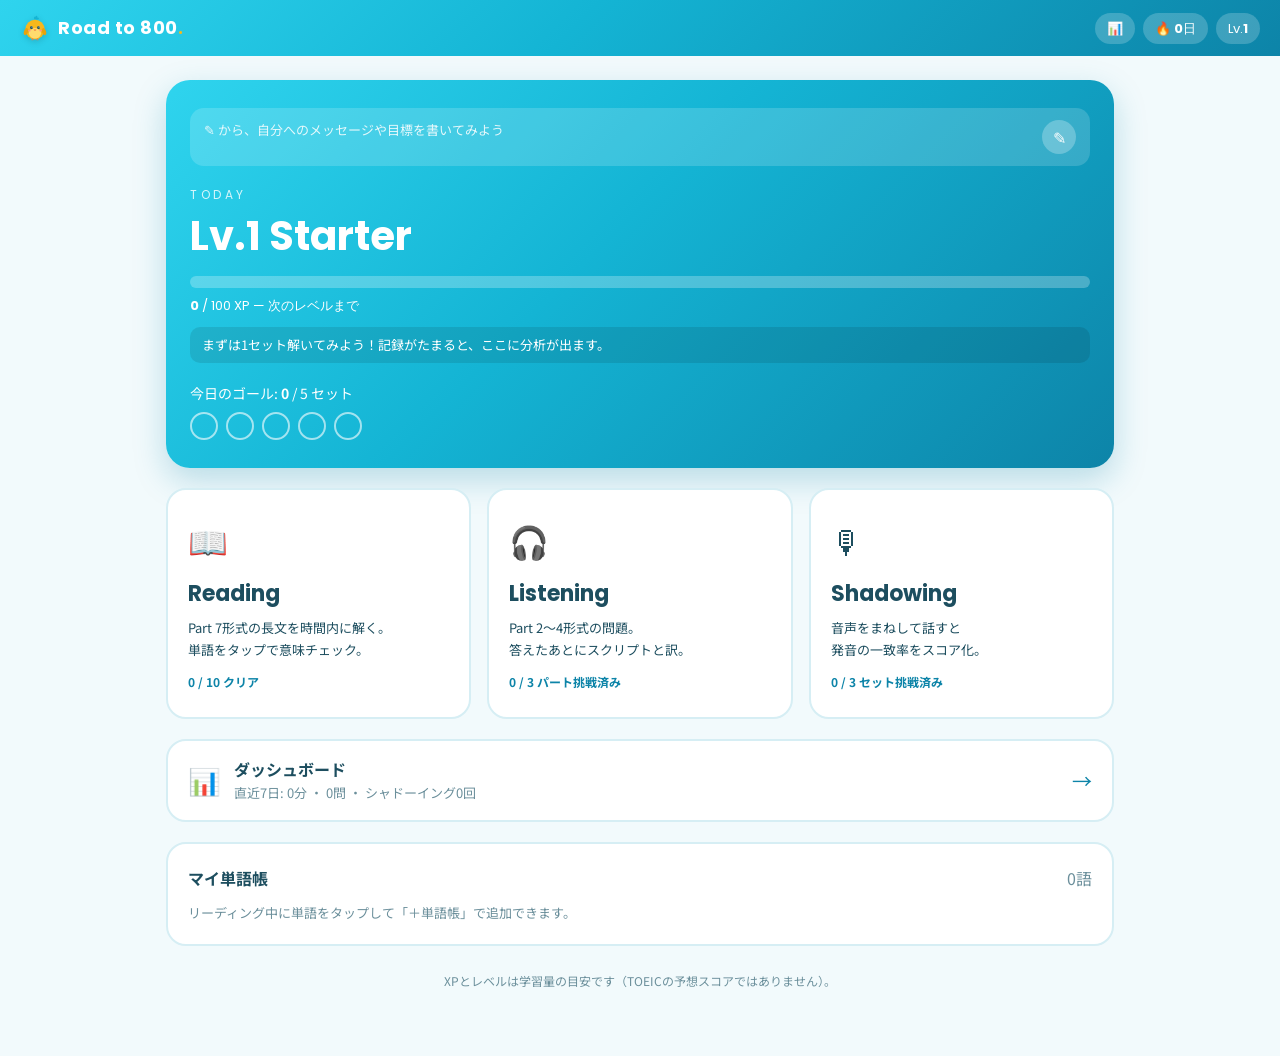
==== commit a6c85b1f: "Add listening practice, harder reading and answer review aids - Listening: TOEIC Part 2 (10 Qs), Par" ====
--- a/study/index.html
+++ b/study/index.html
@@ -71,6 +71,12 @@
         <p>Part 7形式の長文を時間内に解く。<br>単語をタップで意味チェック。</p>
         <span class="mode-meta" id="readingMeta"></span>
       </button>
+      <button class="mode-card listening" type="button" data-go="listening-list">
+        <span class="mode-icon">🎧</span>
+        <h2>Listening</h2>
+        <p>Part 2〜4形式の問題。<br>答えたあとにスクリプトと訳。</p>
+        <span class="mode-meta" id="listeningMeta"></span>
+      </button>
       <button class="mode-card shadow" type="button" data-go="shadow-list">
         <span class="mode-icon">🎙</span>
         <h2>Shadowing</h2>
@@ -118,12 +124,46 @@
       <article class="passage">
         <p class="passage-type" id="passageType"></p>
         <div class="passage-text" id="passageText"></div>
+        <button type="button" class="btn ja-toggle" id="jaToggle" hidden>全文訳を見る</button>
+        <div class="passage-ja" id="passageJa" hidden></div>
       </article>
       <div class="questions">
         <div id="questionList"></div>
         <button class="btn primary wide" type="button" id="submitReading">答え合わせ</button>
         <div class="result-box" id="readingResult" hidden></div>
       </div>
+    </div>
+  </section>
+
+  <!-- ============ LISTENING LIST ============ -->
+  <section class="view" id="view-listening-list">
+    <button class="back" type="button" data-go="home">← ホーム</button>
+    <h2 class="view-title">Listening <span class="muted">/ Part 2〜4</span></h2>
+    <p class="lead">本番と同じく、Part 2は選択肢が印刷されていません。答えたあとにスクリプト・訳・解説が出ます。</p>
+    <div class="list" id="listeningList"></div>
+    <p class="footnote">※ 音声はブラウザの読み上げ機能を使っています。本番のナレーターより少し機械的なので、本番形式の音声は公式問題集でも練習しよう。</p>
+  </section>
+
+  <!-- ============ LISTENING PLAY ============ -->
+  <section class="view" id="view-listening">
+    <div class="play-bar">
+      <button class="back" type="button" data-go="listening-list">← 一覧</button>
+      <span class="progress-label" id="lProgress"></span>
+    </div>
+    <div class="steps" id="lSteps"></div>
+    <div class="l-card">
+      <div id="lPrompt"></div>
+      <div class="l-controls">
+        <button class="btn primary" type="button" id="lPlay">▶ 音声を再生</button>
+        <label class="toggle"><input type="checkbox" id="lSlow"><span>ゆっくり（0.85x）</span></label>
+      </div>
+    </div>
+    <div id="lQuestions"></div>
+    <button class="btn primary wide" type="button" id="lSubmit">答え合わせ</button>
+    <div class="result-box" id="lResult" hidden></div>
+    <div class="panel l-transcript" id="lTranscript" hidden>
+      <div class="panel-head"><h3>スクリプトと訳</h3></div>
+      <div id="lScript"></div>
     </div>
   </section>
 
@@ -210,7 +250,7 @@
           <div class="meters" id="weekdayBars"></div>
         </div>
         <div class="ana-box">
-          <h4>リーディング：形式別の正答率</h4>
+          <h4>問題形式別の正答率</h4>
           <div class="meters" id="typeBars"></div>
         </div>
         <div class="ana-box">
--- a/study/style.css
+++ b/study/style.css
@@ -603,3 +603,71 @@
   30% { transform: translateY(-8px) rotate(-6deg); }
   60% { transform: translateY(0) rotate(4deg); }
 }
+
+/* ============ reading: sticky timer, levels, evidence, translation ============ */
+#view-reading .play-bar, #view-listening .play-bar {
+  position: sticky;
+  top: 56px;
+  z-index: 40;
+  background: var(--bg);
+  margin: -8px -16px 12px;
+  padding: 8px 16px;
+  box-shadow: 0 6px 10px -8px rgba(13,132,168,.25);
+}
+.passage { top: 112px; max-height: calc(100vh - 136px); }
+.level-head { display: flex; align-items: center; flex-wrap: wrap; gap: 8px; margin: 12px 0 2px; font-size: 14px; }
+.level-head:first-child { margin-top: 0; }
+.level-badge { font-size: 13px; padding: 2px 12px; border-radius: 99px; background: var(--heat1); color: var(--teal-dark); }
+.level-badge.lv-800 { background: var(--teal-dark); color: var(--white); }
+.passage-text mark.ev { background: none; color: inherit; }
+.passage-text mark.ev sup { display: none; }
+.passage-text.show-ev mark.ev { background: rgba(245,184,28,.35); border-radius: 3px; padding: 0 1px; }
+.passage-text.show-ev mark.ev sup {
+  display: inline;
+  font-family: var(--font-en);
+  font-size: 10px; font-weight: 700;
+  color: var(--white); background: var(--cyan-deep);
+  border-radius: 4px; padding: 0 3px; margin-right: 2px;
+}
+.ja-toggle { margin-top: 16px; padding: 6px 16px; font-size: 13px; }
+.passage-ja {
+  margin-top: 12px;
+  padding: 14px;
+  background: var(--bg);
+  border-radius: 12px;
+  font-size: 14px; line-height: 1.9;
+  white-space: pre-wrap;
+}
+
+/* ============ listening ============ */
+.mode-grid { grid-template-columns: repeat(3, 1fr); }
+.l-card {
+  background: var(--white);
+  border: 2px solid var(--line);
+  border-radius: 20px;
+  padding: 20px;
+  margin-bottom: 14px;
+  text-align: center;
+}
+.l-direction { font-family: var(--font-en); font-weight: 600; font-size: 16px; }
+.l-controls { display: flex; flex-wrap: wrap; justify-content: center; align-items: center; gap: 14px; margin-top: 14px; }
+.l-controls .btn { min-width: 180px; }
+.l-abc { display: grid; grid-template-columns: repeat(3, 1fr); gap: 10px; }
+.l-abc .explain { grid-column: 1 / -1; }
+.big-choice { justify-content: center; padding: 16px 0; border: 2px solid var(--line); }
+.big-choice .mark { width: 40px; height: 40px; font-size: 18px; }
+#lResult .big { font-size: 22px; }
+.l-transcript { margin-top: 16px; }
+.script-line { display: flex; gap: 10px; padding: 10px 0; border-top: 1px solid var(--line); }
+.script-line:first-child { border-top: none; }
+.script-line.ok .en { color: var(--ok); font-weight: 600; }
+.who { flex: none; font-size: 11px; font-weight: 700; border-radius: 99px; padding: 2px 8px; height: fit-content; }
+.who-M { background: var(--heat1); }
+.who-W { background: #ffe1e8; }
+.script-line .en { font-family: var(--font-en); font-size: 15px; line-height: 1.6; }
+.script-line .ja { font-size: 13px; color: #6b8f9b; }
+.dd-grid { grid-template-columns: repeat(auto-fit, minmax(96px, 1fr)); }
+
+@media (max-width: 860px) {
+  .mode-grid { grid-template-columns: 1fr; }
+}
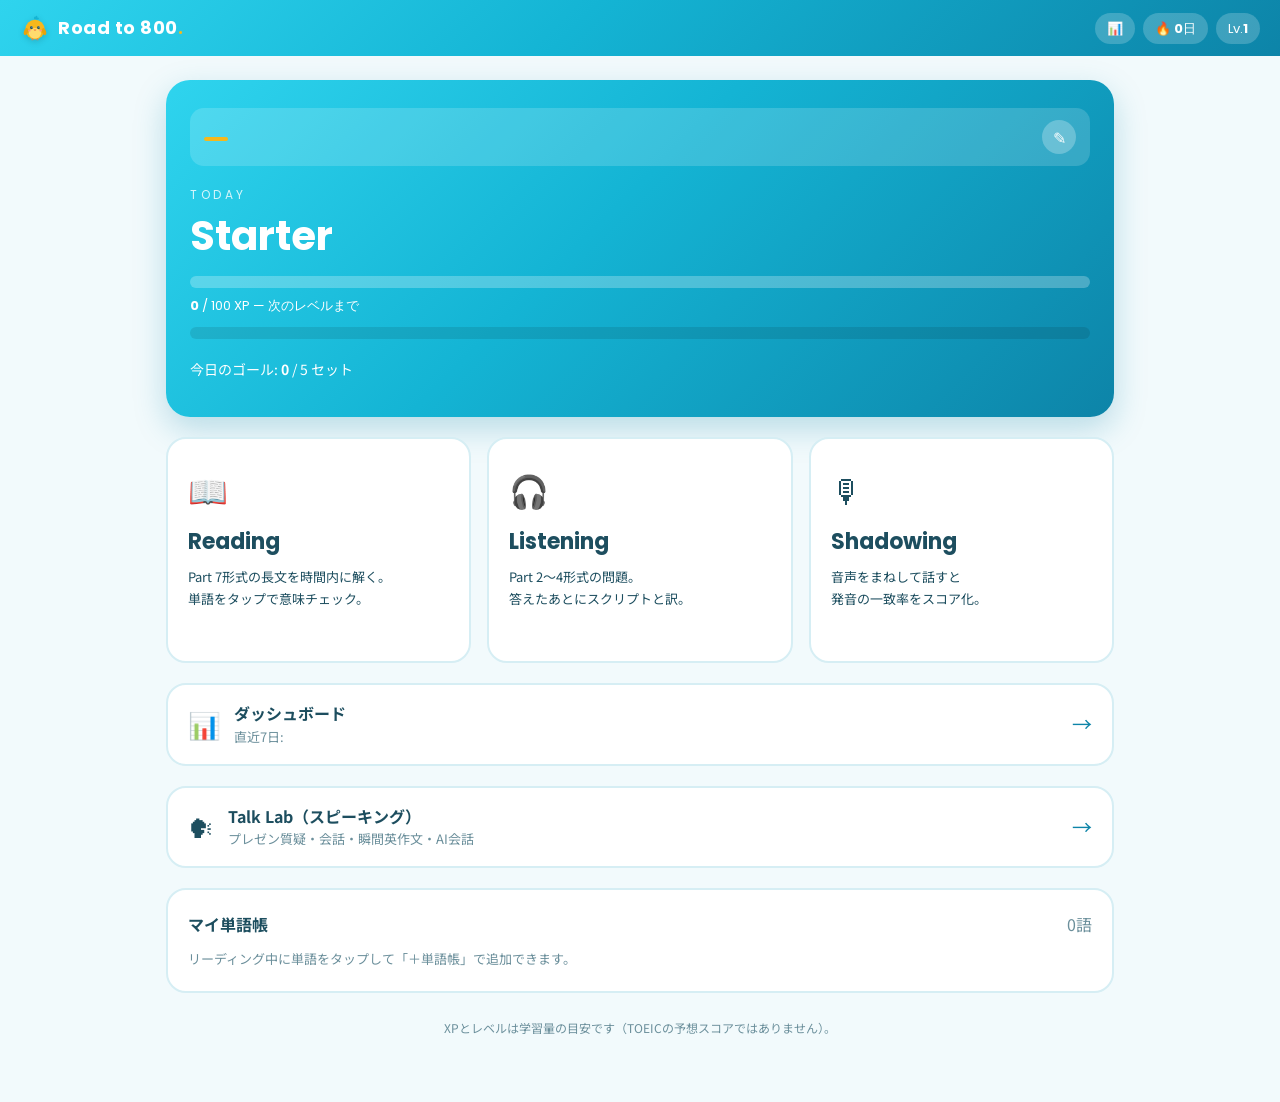
==== commit af87be67: "Add Talk Lab speaking app for presentation Q&A and conversation New app under talk/ focused on speak" ====
--- a/study/index.html
+++ b/study/index.html
@@ -94,6 +94,15 @@
       <span class="dash-arrow">→</span>
     </button>
 
+    <a class="dash-link talk-link" href="../talk/">
+      <span class="mode-icon">🗣</span>
+      <span class="dash-link-body">
+        <b>Talk Lab（スピーキング）</b>
+        <span class="muted small">プレゼン質疑・会話・瞬間英作文・AI会話</span>
+      </span>
+      <span class="dash-arrow">→</span>
+    </a>
+
     <div class="panel">
       <div class="panel-head">
         <h3>マイ単語帳</h3>
@@ -295,7 +304,24 @@
     </div>
     </div>
 
-    <p class="footnote">学習時間は、リーディング・シャドーイング画面で操作している間だけ数えています（90秒操作がないと止まります）。</p>
+    <div class="panel backup" id="backup">
+      <div class="panel-head"><h3>💾 データのバックアップ・引っ越し</h3></div>
+      <p class="small">記録はこのブラウザの中だけに保存されます。iPhoneでは<b>Safariとホーム画面のアプリで保存場所が別</b>なので、移したいときはここを使ってください。</p>
+      <ol class="backup-steps small">
+        <li>記録がある方（例：Safari）で「バックアップをコピー」を押す</li>
+        <li>移したい方（例：ホーム画面のアプリ）を開き、下の欄に貼り付けて「読み込む」を押す</li>
+      </ol>
+      <div class="backup-actions">
+        <button type="button" class="btn primary" id="backupCopy">📋 バックアップをコピー</button>
+      </div>
+      <textarea id="backupText" rows="3" placeholder="ここにバックアップのコードを貼り付け"></textarea>
+      <div class="backup-actions">
+        <span class="muted small">今ある記録は消えずに、両方の記録が合わさります。</span>
+        <button type="button" class="btn" id="backupLoad">読み込む</button>
+      </div>
+    </div>
+
+    <p class="footnote">学習時間は、リーディング・リスニング・シャドーイングの画面で操作している間だけ数えています（90秒操作がないと止まります）。</p>
   </section>
 
   <!-- ============ SUMMARY ============ -->
--- a/study/style.css
+++ b/study/style.css
@@ -671,3 +671,21 @@
 @media (max-width: 860px) {
   .mode-grid { grid-template-columns: 1fr; }
 }
+
+/* ============ backup ============ */
+.panel.backup { margin-top: 20px; }
+.backup-steps { margin: 8px 0 12px 1.4em; line-height: 1.8; }
+.backup-actions { display: flex; justify-content: space-between; align-items: center; gap: 10px; flex-wrap: wrap; margin: 8px 0; }
+.backup-actions:first-of-type { justify-content: flex-start; }
+#backupText {
+  width: 100%;
+  font: 12px/1.5 ui-monospace, Menlo, monospace;
+  padding: 8px 10px;
+  border: 2px solid var(--line);
+  border-radius: 10px;
+  color: var(--teal-dark);
+  resize: vertical;
+  word-break: break-all;
+}
+#backupText:focus { outline: none; border-color: var(--cyan); }
+.talk-link { color: inherit; text-decoration: none; }
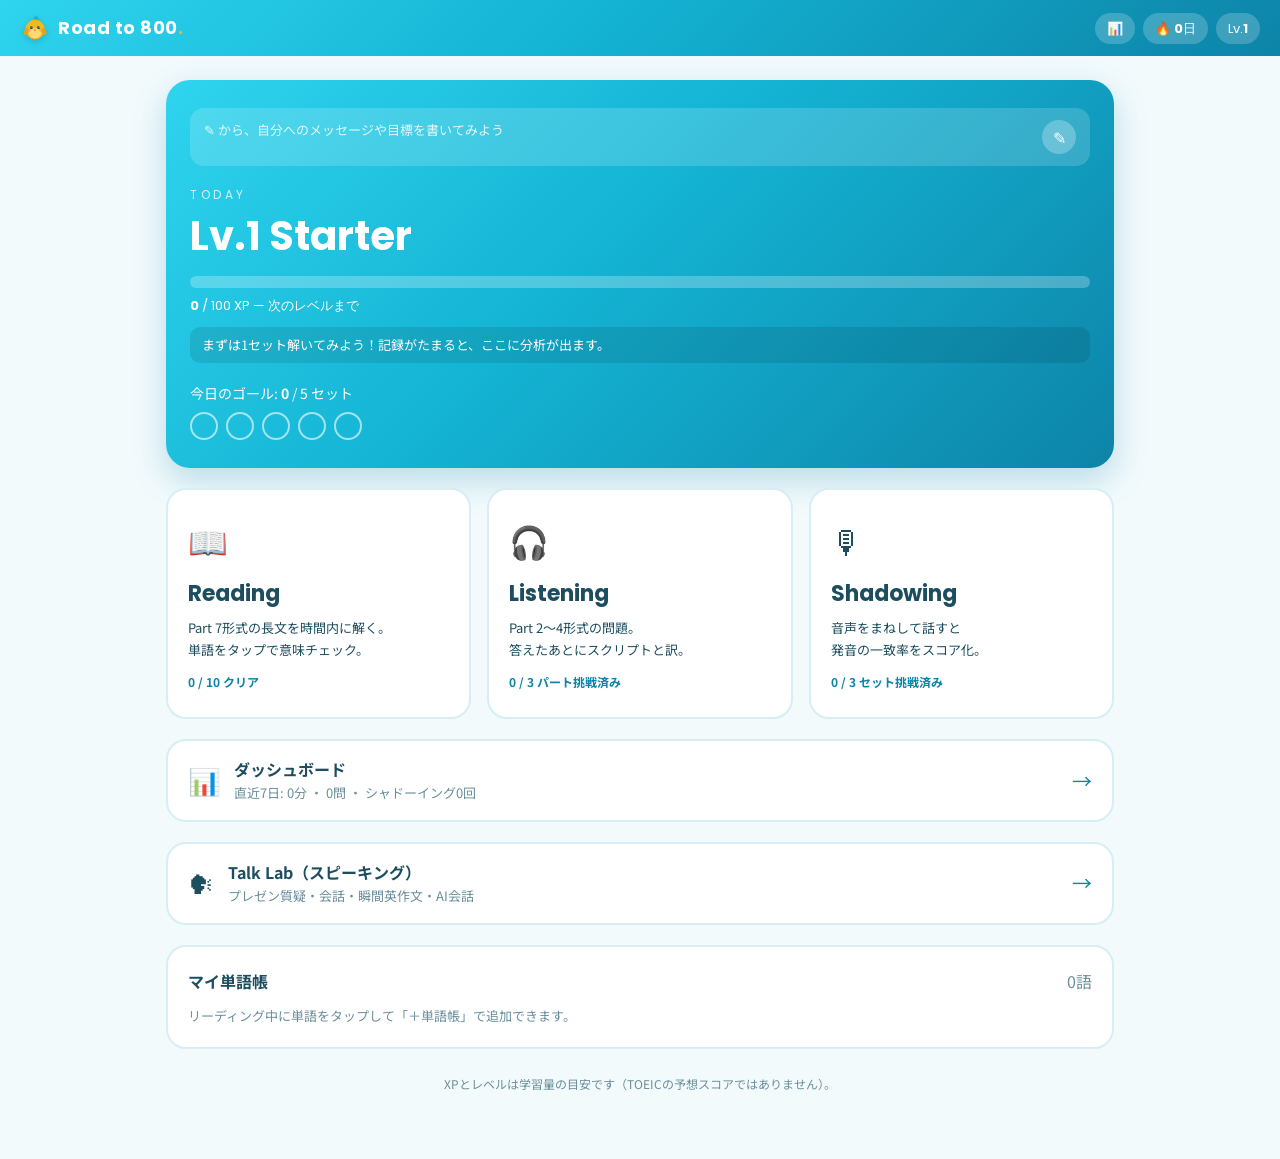
==== commit 49a17003: "Merge remote-tracking branch 'origin/main' into claude/youthful-cannon-py0ebc # Conflicts: #	study/s" ====
--- a/study/index.html
+++ b/study/index.html
@@ -15,7 +15,7 @@
 <link rel="preconnect" href="https://fonts.googleapis.com">
 <link rel="preconnect" href="https://fonts.gstatic.com" crossorigin>
 <link href="https://fonts.googleapis.com/css2?family=Poppins:wght@400;500;600;700;800&family=Noto+Sans+JP:wght@400;500;700;900&display=swap" rel="stylesheet">
-<link rel="stylesheet" href="style.css">
+<link rel="stylesheet" href="style.css?v=202610080610">
 </head>
 <body>
 
@@ -350,9 +350,14 @@
   </div>
 </div>
 
+<div class="update-bar" id="updateBar" hidden>
+  <span>🐤 新しいバージョンがあります</span>
+  <button type="button" id="updateBtn">更新する</button>
+</div>
+
 <div class="toast" id="toast"></div>
 
-<script src="data.js"></script>
-<script src="app.js"></script>
+<script src="data.js?v=202610080610"></script>
+<script src="app.js?v=202610080610"></script>
 </body>
 </html>
--- a/study/style.css
+++ b/study/style.css
@@ -688,4 +688,27 @@
   word-break: break-all;
 }
 #backupText:focus { outline: none; border-color: var(--cyan); }
+
+/* ============ update bar ============ */
+.update-bar {
+  position: fixed;
+  left: 50%; bottom: 20px;
+  transform: translateX(-50%);
+  z-index: 95;
+  display: flex; align-items: center; gap: 12px;
+  width: max-content; max-width: calc(100% - 32px);
+  background: var(--teal-dark);
+  color: var(--white);
+  font-size: 14px; font-weight: 700;
+  padding: 10px 10px 10px 18px;
+  border-radius: 99px;
+  box-shadow: 0 10px 28px rgba(0,0,0,.25);
+}
+.update-bar button {
+  background: var(--yellow);
+  color: var(--teal-dark);
+  font-weight: 700;
+  border-radius: 99px;
+  padding: 6px 16px;
+}
 .talk-link { color: inherit; text-decoration: none; }
